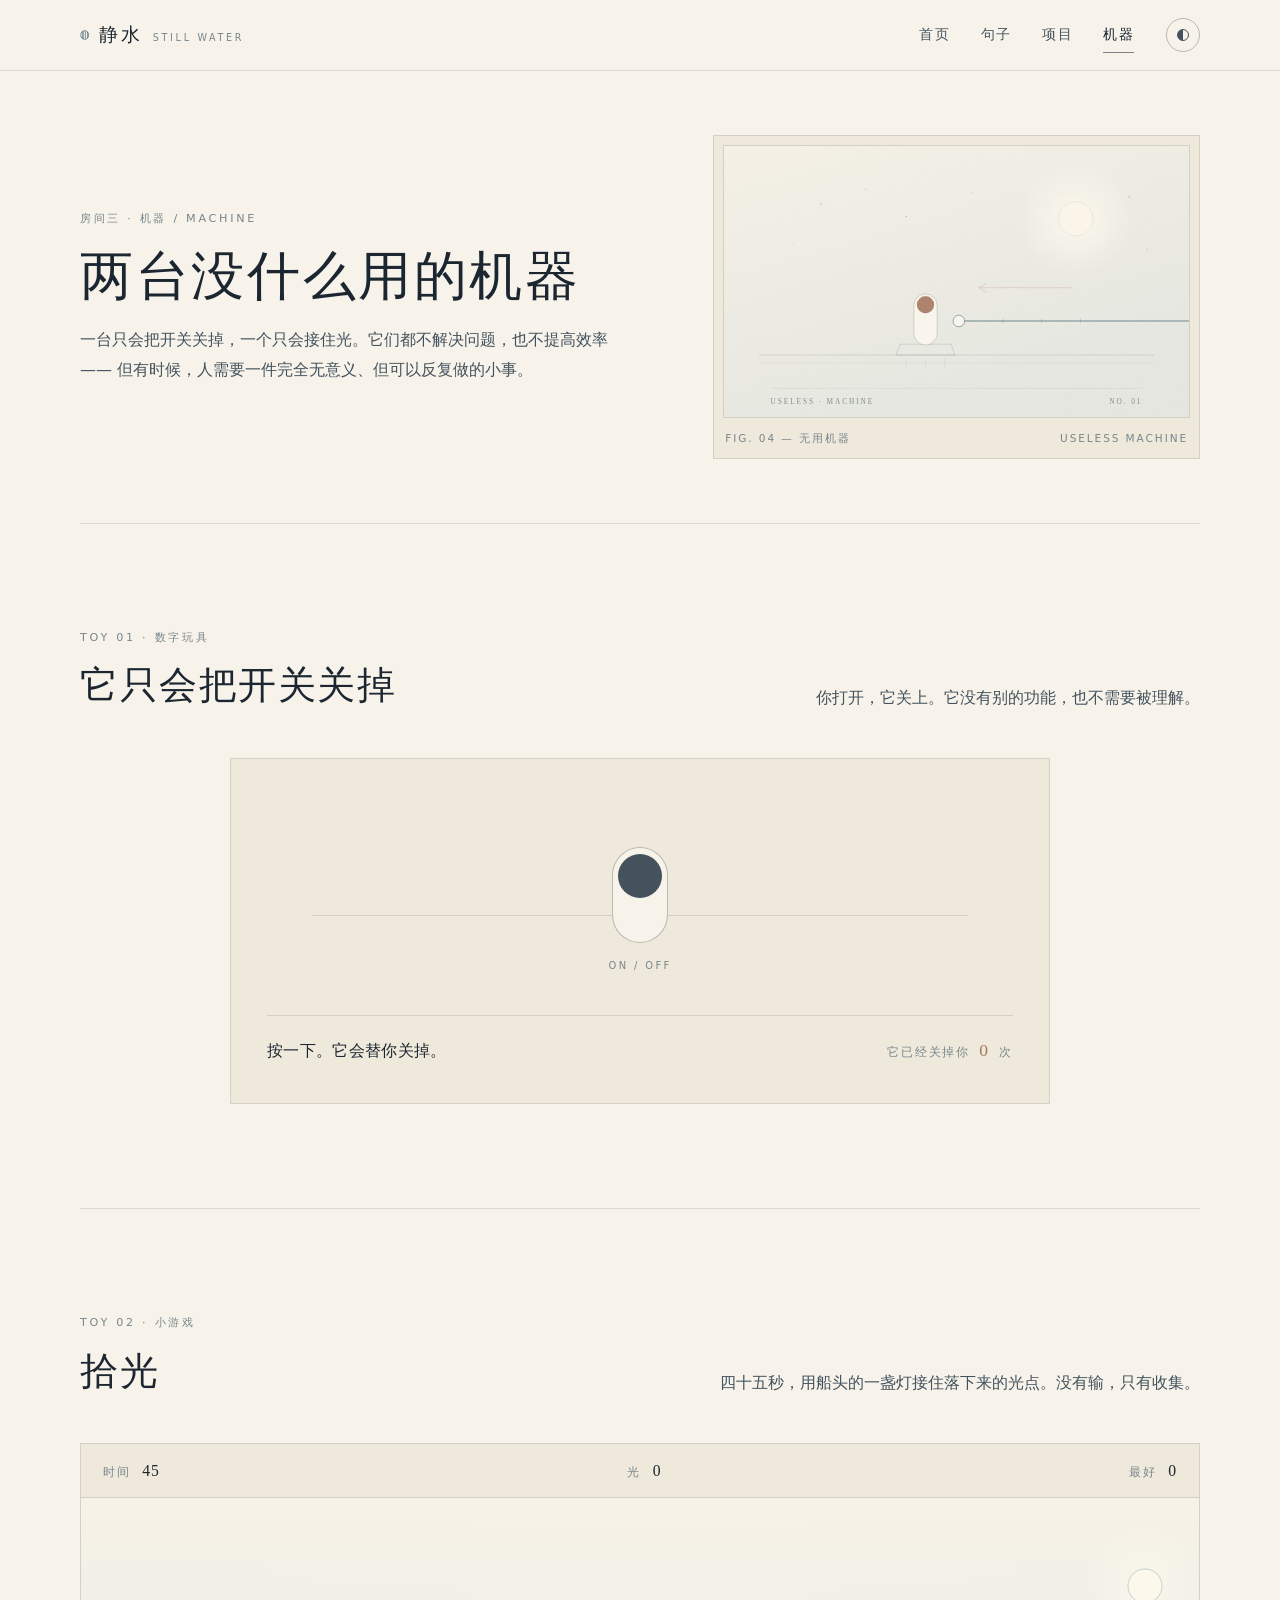
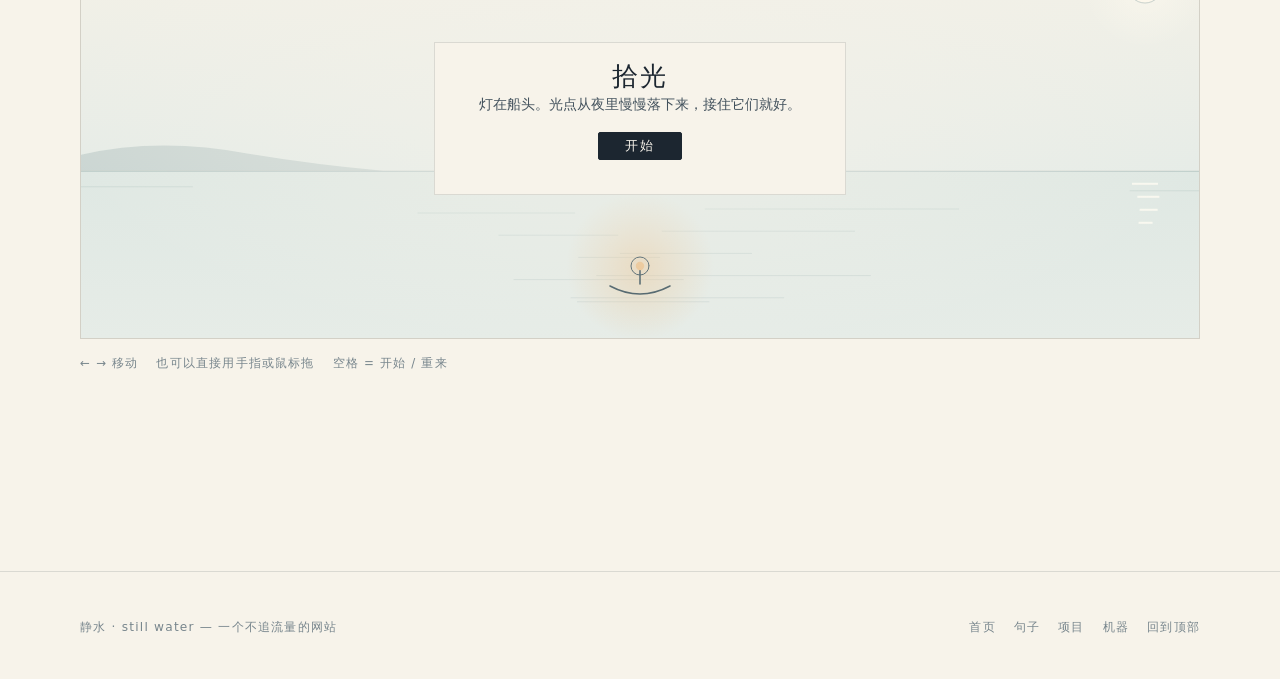
==== machine.html @ 9132bd4b "静水 still water：INFJ 向静态站点（句子 / 项目 / 无用机器 / 拾光小游戏）" ====
<!DOCTYPE html>
<html lang="zh-CN">
<head>
<meta charset="utf-8">
<meta name="viewport" content="width=device-width, initial-scale=1">
<title>机器 · 一台无用机器和一盏灯 | 静水</title>
<meta name="description" content="一台只会替你关掉开关的无用机器，和一个四十五秒的小游戏「拾光」：用一盏灯接住夜里落下的光点。">
<meta name="theme-color" content="#f7f3ea">
<link rel="icon" href="assets/favicon.svg" type="image/svg+xml">
<link rel="stylesheet" href="style.css">
<script>
  try {
    if (localStorage.getItem("sw-theme") === "dark") {
      document.documentElement.setAttribute("data-theme", "dark");
    }
  } catch (e) {}
</script>
</head>
<body data-page="machine">
<a class="skip" href="#main">跳到正文</a>

<header class="topbar" id="top">
  <div class="wrap topbar-inner" id="site-nav"></div>
</header>

<main id="main">

  <!-- ========== HERO ========== -->
  <section class="page-hero wrap">
    <div>
      <p class="eyebrow">房间三 · 机器 / Machine</p>
      <h1 class="page-title">两台没什么用的机器</h1>
      <p class="lede">
        一台只会把开关关掉，一个只会接住光。它们都不解决问题，也不提高效率——
        但有时候，人需要一件完全无意义、但可以反复做的小事。
      </p>
    </div>
    <figure class="art-frame">
      <img src="assets/hero-machine.svg" width="1200" height="700" alt="无用机器的线稿：开关、伸向它的手臂和一轮小月亮">
      <figcaption><span>Fig. 04 — 无用机器</span><span>Useless Machine</span></figcaption>
    </figure>
  </section>

  <!-- ========== 无用机器 ========== -->
  <section class="section wrap" id="toy-one">
    <div class="section-head">
      <div>
        <p class="eyebrow">Toy 01 · 数字玩具</p>
        <h2>它只会把开关关掉</h2>
      </div>
      <p class="lede">你打开，它关上。它没有别的功能，也不需要被理解。</p>
    </div>

    <div class="plate">
      <div class="machine-stage">
        <span class="switch-label" aria-hidden="true">on / off</span>
        <button class="switch" id="switchBtn" type="button" role="switch" aria-checked="false" aria-label="开关，按一下打开">
          <span class="switch-knob" aria-hidden="true"></span>
        </button>
        <span class="arm" id="arm" aria-hidden="true"><span class="arm-hand"></span></span>
      </div>

      <div class="machine-readout">
        <p class="machine-note" id="machineNote" aria-live="polite">按一下。它会替你关掉。</p>
        <p class="machine-count">它已经关掉你 <b id="machineCount">0</b> 次</p>
      </div>
    </div>
  </section>

  <!-- ========== 拾光 ========== -->
  <section class="section wrap" id="game">
    <div class="section-head">
      <div>
        <p class="eyebrow">Toy 02 · 小游戏</p>
        <h2>拾光</h2>
      </div>
      <p class="lede">四十五秒，用船头的一盏灯接住落下来的光点。没有输，只有收集。</p>
    </div>

    <div class="game-shell">
      <div class="game-hud">
        <span>时间 <b id="hudTime">45</b></span>
        <span>光 <b id="hudLights">0</b></span>
        <span>最好 <b id="hudBest">0</b></span>
      </div>

      <div class="game-canvas-wrap">
        <canvas id="gameCanvas" role="img" aria-label="拾光小游戏：左右移动小船，接住落下的光点"></canvas>

        <div class="game-overlay" id="gameOverlay">
          <div class="overlay-card">
            <h3 id="ovTitle">拾光</h3>
            <p id="ovText">灯在船头。光点从夜里慢慢落下来，接住它们就好。</p>
            <div class="score-line" id="ovScore" hidden></div>
            <button class="btn" type="button" id="startBtn">开始</button>
          </div>
        </div>
      </div>
    </div>

    <p class="hint">
      <span>← → 移动</span>
      <span>也可以直接用手指或鼠标拖</span>
      <span>空格 = 开始 / 重来</span>
    </p>
  </section>

</main>

<footer class="footer">
  <div class="wrap footer-inner">
    <span>静水 · still water — 一个不追流量的网站</span>
    <nav aria-label="页脚导航">
      <a href="index.html">首页</a>
      <a href="quotes.html">句子</a>
      <a href="project.html">项目</a>
      <a href="machine.html">机器</a>
      <a href="#top">回到顶部</a>
    </nav>
  </div>
</footer>

<script src="nav.js" defer></script>
<script src="machine.js" defer></script>
</body>
</html>
---- style.css ----
/* ==========================================================================
   静水 · still water
   一个给 INFJ 的安静角落 —— 全站唯一样式表
   配色：沙白纸 / 墨蓝 / 海青细线；标题衬线，UI 无衬线
   ========================================================================== */

/* ---------- 设计变量 ---------- */
:root {
  --paper: #f7f3ea;
  --paper-2: #efe9dc;
  --paper-3: #e7e1d3;
  --ink: #1c2630;
  --ink-2: #43525d;
  --ink-3: #78868d;
  --sea: #4f6b78;
  --sea-2: #8aa2a4;
  --clay: #a8775f;
  --line: rgba(28, 38, 48, 0.13);
  --line-2: rgba(28, 38, 48, 0.28);
  --max: 1120px;
  --serif: "Iowan Old Style", "Palatino Linotype", Palatino, "Songti SC",
    "STSong", "Source Han Serif SC", "Noto Serif SC", SimSun, Georgia, serif;
  --sans: ui-sans-serif, system-ui, -apple-system, "PingFang SC",
    "Hiragino Sans GB", "Microsoft YaHei", "Segoe UI", sans-serif;
}

html[data-theme="dark"] {
  --paper: #12171a;
  --paper-2: #191f22;
  --paper-3: #202729;
  --ink: #eae4d8;
  --ink-2: #c4cac8;
  --ink-3: #8b979a;
  --sea: #9db8c0;
  --sea-2: #6d858d;
  --clay: #c99a80;
  --line: rgba(234, 228, 216, 0.14);
  --line-2: rgba(234, 228, 216, 0.3);
}

/* ---------- 基础 ---------- */
*,
*::before,
*::after {
  box-sizing: border-box;
}

html {
  -webkit-text-size-adjust: 100%;
  scroll-behavior: smooth;
}

body {
  margin: 0;
  background: var(--paper);
  color: var(--ink);
  font-family: var(--sans);
  font-size: 16px;
  line-height: 1.85;
  -webkit-font-smoothing: antialiased;
  overflow-x: hidden;
  transition: background-color 0.4s ease, color 0.4s ease;
}

img,
svg,
canvas {
  display: block;
  max-width: 100%;
}

a {
  color: inherit;
  text-decoration: none;
}

button {
  font: inherit;
  color: inherit;
}

h1,
h2,
h3,
h4 {
  font-family: var(--serif);
  font-weight: 400;
}

::selection {
  background: rgba(79, 107, 120, 0.18);
}

:focus-visible {
  outline: 1px solid var(--sea);
  outline-offset: 3px;
}

/* 跳转链接（无障碍） */
.skip {
  position: absolute;
  left: -9999px;
  top: 0;
  z-index: 99;
  padding: 10px 18px;
  background: var(--ink);
  color: var(--paper);
  font-size: 0.8rem;
}

.skip:focus {
  left: 12px;
  top: 12px;
}

/* ---------- 布局工具 ---------- */
.wrap {
  width: min(100% - 2 * clamp(20px, 5vw, 44px), var(--max));
  margin-inline: auto;
}

.section {
  padding-block: clamp(52px, 8.5vw, 104px);
  border-top: 1px solid var(--line);
}

.section-head {
  display: flex;
  align-items: flex-end;
  justify-content: space-between;
  gap: 24px;
  flex-wrap: wrap;
  margin-bottom: clamp(26px, 4vw, 46px);
}

.eyebrow {
  margin: 0;
  font-size: 0.7rem;
  letter-spacing: 0.24em;
  text-transform: uppercase;
  color: var(--ink-3);
  font-weight: 500;
}

h2 {
  font-size: clamp(1.55rem, 3.3vw, 2.35rem);
  line-height: 1.35;
  letter-spacing: 0.04em;
  margin: 0.35em 0 0;
}

.lede {
  color: var(--ink-2);
  max-width: 34rem;
  margin: 0;
}

.small {
  font-size: 0.86rem;
  color: var(--ink-3);
}

/* ---------- 顶栏 + 导航（由 nav.js 注入 nav.html） ---------- */
.topbar {
  position: sticky;
  top: 0;
  z-index: 60;
  background: var(--paper);
  background: color-mix(in srgb, var(--paper) 86%, transparent);
  backdrop-filter: blur(14px) saturate(1.15);
  -webkit-backdrop-filter: blur(14px) saturate(1.15);
  border-bottom: 1px solid var(--line);
}

.topbar-inner {
  position: relative;
  display: flex;
  align-items: center;
  justify-content: space-between;
  gap: 20px;
  min-height: 70px;
}

.brand {
  display: flex;
  align-items: baseline;
  gap: 9px;
  flex-shrink: 0;
}

.brand-mark {
  font-size: 0.72rem;
  color: var(--sea);
  transform: translateY(-3px);
}

.brand-name {
  font-family: var(--serif);
  font-size: 1.16rem;
  letter-spacing: 0.18em;
}

.brand-sub {
  font-size: 0.6rem;
  letter-spacing: 0.28em;
  text-transform: uppercase;
  color: var(--ink-3);
}

.site-nav {
  display: flex;
  align-items: center;
  gap: clamp(8px, 2vw, 26px);
}

.site-nav ul {
  display: flex;
  align-items: center;
  gap: clamp(4px, 1.6vw, 18px);
  list-style: none;
  margin: 0;
  padding: 0;
}

.site-nav a {
  position: relative;
  display: inline-block;
  padding: 8px 6px;
  font-size: 0.85rem;
  letter-spacing: 0.12em;
  color: var(--ink-2);
  transition: color 0.3s ease;
}

.site-nav a::after {
  content: "";
  position: absolute;
  left: 6px;
  right: 6px;
  bottom: 3px;
  height: 1px;
  background: currentColor;
  opacity: 0.55;
  transform: scaleX(0);
  transform-origin: left center;
  transition: transform 0.4s cubic-bezier(0.3, 0.7, 0.3, 1);
}

.site-nav a:hover,
.site-nav a.is-active {
  color: var(--ink);
}

.site-nav a:hover::after,
.site-nav a.is-active::after {
  transform: scaleX(1);
}

.theme-toggle {
  display: grid;
  place-items: center;
  width: 34px;
  height: 34px;
  padding: 0;
  border: 1px solid var(--line-2);
  border-radius: 50%;
  background: transparent;
  cursor: pointer;
  transition: border-color 0.3s ease, transform 0.5s ease;
}

.theme-toggle:hover {
  border-color: var(--ink-3);
  transform: rotate(180deg);
}

.theme-toggle span {
  width: 12px;
  height: 12px;
  border-radius: 50%;
  border: 1px solid var(--ink-2);
  background: linear-gradient(90deg, var(--ink-2) 50%, transparent 50%);
}

.nav-toggle {
  display: none;
  position: relative;
  width: 40px;
  height: 40px;
  padding: 0;
  border: 1px solid var(--line-2);
  border-radius: 50%;
  background: transparent;
  cursor: pointer;
}

.nav-toggle span {
  position: absolute;
  left: 12px;
  right: 12px;
  height: 1px;
  background: var(--ink);
  transition: transform 0.35s ease, top 0.35s ease;
}

.nav-toggle span:first-child {
  top: 17px;
}

.nav-toggle span:last-child {
  top: 22px;
}

.topbar-inner.is-open .nav-toggle span:first-child {
  top: 19.5px;
  transform: rotate(45deg);
}

.topbar-inner.is-open .nav-toggle span:last-child {
  top: 19.5px;
  transform: rotate(-45deg);
}

/* ---------- 按钮 ---------- */
.btn {
  display: inline-flex;
  align-items: center;
  justify-content: center;
  gap: 10px;
  padding: 13px 26px;
  border: 1px solid var(--ink);
  border-radius: 2px;
  background: var(--ink);
  color: var(--paper);
  font-size: 0.84rem;
  letter-spacing: 0.16em;
  cursor: pointer;
  transition: background-color 0.35s ease, color 0.35s ease,
    border-color 0.35s ease;
}

.btn:hover {
  background: transparent;
  color: var(--ink);
}

.btn-ghost {
  background: transparent;
  color: var(--ink);
  border-color: var(--line-2);
}

.btn-ghost:hover {
  border-color: var(--ink);
  background: transparent;
}

.btn-row {
  display: flex;
  flex-wrap: wrap;
  gap: 12px;
}

/* ---------- 首页 hero ---------- */
.hero {
  display: grid;
  grid-template-columns: 1.02fr 0.98fr;
  align-items: center;
  gap: clamp(30px, 5vw, 70px);
  padding-block: clamp(40px, 6vw, 78px);
}

.hero-text {
  max-width: 34rem;
}

h1 {
  font-size: clamp(2.8rem, 7.5vw, 4.7rem);
  line-height: 1.02;
  letter-spacing: 0.06em;
  margin: 0.3em 0 0.24em;
}

.h1-dot {
  color: var(--clay);
  letter-spacing: 0;
}

.hero-sub {
  font-family: var(--serif);
  font-size: clamp(1.02rem, 1.9vw, 1.28rem);
  line-height: 1.75;
  letter-spacing: 0.02em;
  margin: 0 0 20px;
  color: var(--ink);
}

.hero-text .lede {
  margin-bottom: 30px;
}

.hero-facts {
  display: flex;
  flex-wrap: wrap;
  gap: 12px clamp(20px, 4vw, 40px);
  margin: 40px 0 0;
  padding-top: 20px;
  border-top: 1px solid var(--line);
}

.hero-facts dt {
  font-size: 0.64rem;
  letter-spacing: 0.2em;
  text-transform: uppercase;
  color: var(--ink-3);
}

.hero-facts dd {
  margin: 2px 0 0;
  font-family: var(--serif);
  font-size: 1.12rem;
  letter-spacing: 0.04em;
}

/* 带细边框的画框：无论明暗模式都像一张印刷品 */
.art-frame {
  margin: 0;
  padding: 9px;
  border: 1px solid var(--line);
  background: var(--paper-2);
}

.art-frame img {
  width: 100%;
  height: auto;
  border: 1px solid var(--line);
  transition: filter 0.4s ease;
}

html[data-theme="dark"] .art-frame img {
  filter: brightness(0.9) saturate(0.95);
}

.art-frame figcaption {
  display: flex;
  justify-content: space-between;
  gap: 12px;
  margin-top: 11px;
  padding-inline: 2px;
  font-size: 0.66rem;
  letter-spacing: 0.18em;
  text-transform: uppercase;
  color: var(--ink-3);
}

/* ---------- 内页 hero ---------- */
.page-hero {
  display: grid;
  grid-template-columns: 1.08fr 0.92fr;
  align-items: center;
  gap: clamp(28px, 5vw, 62px);
  padding-block: clamp(34px, 5vw, 66px);
}

.page-title {
  font-size: clamp(2.05rem, 5vw, 3.3rem);
  line-height: 1.18;
  letter-spacing: 0.05em;
  margin: 0.28em 0 0.34em;
}

.page-hero .lede {
  margin-bottom: 0;
}

/* ---------- 房间列表（站点总览） ---------- */
.rooms {
  border-top: 1px solid var(--line);
}

.room {
  display: grid;
  grid-template-columns: 54px 1fr auto;
  align-items: baseline;
  gap: clamp(14px, 3vw, 40px);
  padding: 26px 0;
  border-bottom: 1px solid var(--line);
  transition: padding-left 0.45s ease, background-color 0.45s ease;
}

.room:hover {
  padding-left: 10px;
}

.room-no {
  font-family: var(--serif);
  font-style: italic;
  font-size: 0.95rem;
  color: var(--ink-3);
  letter-spacing: 0.1em;
}

.room h3 {
  margin: 0 0 3px;
  font-size: clamp(1.16rem, 2.3vw, 1.45rem);
  letter-spacing: 0.04em;
}

.room p {
  margin: 0;
  font-size: 0.94rem;
  color: var(--ink-2);
  max-width: 46ch;
}

.room .go {
  font-size: 0.7rem;
  letter-spacing: 0.2em;
  text-transform: uppercase;
  color: var(--sea);
  white-space: nowrap;
}

.room .go::after {
  content: " →";
}

/* ---------- 三格卡片 ---------- */
.traits {
  display: grid;
  grid-template-columns: repeat(3, minmax(0, 1fr));
  gap: 1px;
  background: var(--line);
  border: 1px solid var(--line);
}

.trait {
  background: var(--paper);
  padding: clamp(22px, 3vw, 32px);
}

.trait h4 {
  margin: 0 0 10px;
  font-size: 1.06rem;
  letter-spacing: 0.05em;
}

.trait p {
  margin: 0;
  font-size: 0.9rem;
  color: var(--ink-2);
  line-height: 1.95;
}

.trait .idx {
  display: block;
  margin-bottom: 14px;
  font-size: 0.66rem;
  letter-spacing: 0.22em;
  color: var(--sea);
}

/* ---------- 引语 ---------- */
.note {
  margin: 0;
  padding: 4px 0 4px 22px;
  border-left: 1px solid var(--line-2);
  font-family: var(--serif);
  font-size: clamp(1rem, 1.8vw, 1.14rem);
  line-height: 2;
  color: var(--ink-2);
  max-width: 46rem;
}

/* 随机引语 hero */
.quote-hero {
  padding-block: clamp(36px, 6vw, 72px);
  border-bottom: 1px solid var(--line);
}

.quote-hero-inner {
  display: grid;
  grid-template-columns: 1.14fr 0.86fr;
  align-items: center;
  gap: clamp(28px, 5vw, 64px);
}

.quote-hero blockquote {
  margin: 0;
  max-width: 58rem;
  transition: opacity 0.4s ease, transform 0.4s ease;
}

.quote-hero blockquote.is-swapping {
  opacity: 0;
  transform: translateY(8px);
}

.quote-mark {
  display: block;
  font-family: var(--serif);
  font-size: clamp(2.6rem, 7vw, 4.6rem);
  line-height: 0.55;
  color: var(--sea);
  opacity: 0.3;
  margin-bottom: 0.42em;
}

.quote-hero .big {
  margin: 0;
  font-family: var(--serif);
  font-size: clamp(1.45rem, 3.9vw, 2.7rem);
  line-height: 1.65;
  letter-spacing: 0.02em;
}

.quote-hero .by {
  display: flex;
  flex-wrap: wrap;
  align-items: center;
  gap: 8px 16px;
  margin-top: 26px;
  font-size: 0.74rem;
  letter-spacing: 0.18em;
  text-transform: uppercase;
  color: var(--ink-3);
}

.quote-hero .by .tag {
  text-transform: none;
  letter-spacing: 0.12em;
}

.quote-hero-foot {
  display: flex;
  flex-wrap: wrap;
  align-items: center;
  gap: 16px;
  margin-top: 34px;
}

/* 引语列表 */
.quote-list {
  list-style: none;
  margin: 0;
  padding: 0;
  border-top: 1px solid var(--line);
}

.quote {
  display: grid;
  grid-template-columns: 56px 1fr;
  gap: clamp(12px, 3vw, 32px);
  padding: clamp(22px, 3.6vw, 34px) 0;
  border-bottom: 1px solid var(--line);
}

.quote-no {
  font-family: var(--serif);
  font-style: italic;
  font-size: 0.9rem;
  letter-spacing: 0.1em;
  color: var(--ink-3);
  padding-top: 4px;
}

.quote-text {
  margin: 0;
  font-family: var(--serif);
  font-size: clamp(1.04rem, 1.9vw, 1.3rem);
  line-height: 1.95;
  color: var(--ink);
}

.quote-meta {
  display: flex;
  flex-wrap: wrap;
  align-items: center;
  gap: 8px 14px;
  margin-top: 12px;
  font-size: 0.74rem;
  letter-spacing: 0.12em;
  color: var(--ink-3);
}

.tag {
  display: inline-block;
  padding: 1px 9px;
  border: 1px solid var(--line);
  border-radius: 999px;
  font-size: 0.66rem;
  letter-spacing: 0.14em;
  color: var(--ink-3);
}

/* ---------- 项目卡片 ---------- */
.projects {
  display: grid;
  grid-template-columns: repeat(2, minmax(0, 1fr));
  border-top: 1px solid var(--line);
  border-left: 1px solid var(--line);
}

.project {
  padding: clamp(22px, 3.4vw, 36px);
  border-right: 1px solid var(--line);
  border-bottom: 1px solid var(--line);
  transition: background-color 0.45s ease;
}

.project:hover {
  background: var(--paper-2);
}

/* 奇数个卡片时，最后一张铺满整行 */
.projects > .project:last-child:nth-child(odd) {
  grid-column: 1 / -1;
}

.project .no {
  font-family: var(--serif);
  font-style: italic;
  font-size: 0.88rem;
  letter-spacing: 0.12em;
  color: var(--sea);
}

.project h3 {
  margin: 10px 0 10px;
  font-size: clamp(1.14rem, 2.1vw, 1.4rem);
  letter-spacing: 0.05em;
}

.project p {
  margin: 0 0 18px;
  font-size: 0.93rem;
  color: var(--ink-2);
}

.project-meta {
  display: flex;
  flex-wrap: wrap;
  gap: 6px 20px;
  font-size: 0.72rem;
  letter-spacing: 0.1em;
  color: var(--ink-3);
}

.project-meta b {
  font-weight: 500;
  color: var(--ink-2);
}

/* ---------- 无用机器 ---------- */
.plate {
  max-width: 820px;
  margin-inline: auto;
  border: 1px solid var(--line);
  background: var(--paper-2);
  padding: clamp(18px, 3.6vw, 36px);
}

.machine-stage {
  position: relative;
  height: clamp(170px, 34vw, 200px);
  overflow: hidden;
}

.machine-stage::after {
  content: "";
  position: absolute;
  left: 6%;
  right: 6%;
  top: calc(50% + 20px);
  height: 1px;
  background: var(--line);
  z-index: 0;
}

.switch {
  position: absolute;
  left: 50%;
  top: 50%;
  transform: translate(-50%, -50%);
  z-index: 2;
  width: 56px;
  height: 96px;
  padding: 0;
  border: 1px solid var(--line-2);
  border-radius: 28px;
  background: var(--paper);
  cursor: pointer;
  transition: border-color 0.3s ease;
}

.switch:hover {
  border-color: var(--ink-3);
}

.switch-knob {
  position: absolute;
  left: 50%;
  top: 6px;
  width: 44px;
  height: 44px;
  margin-left: -22px;
  border-radius: 50%;
  background: var(--ink-2);
  transition: top 0.38s cubic-bezier(0.4, 0.9, 0.3, 1),
    background-color 0.38s ease;
}

.switch[aria-checked="true"] .switch-knob {
  top: 46px;
  background: var(--clay);
}
.switch-label {
  position: absolute;
  left: 50%;
  top: calc(50% + 62px);
  transform: translateX(-50%);
  font-size: 0.62rem;
  letter-spacing: 0.24em;
  text-transform: uppercase;
  color: var(--ink-3);
  white-space: nowrap;
}

.arm {
  position: absolute;
  left: 100%;
  top: calc(50% + 20px);
  z-index: 3;
  width: 100%;
  height: 2px;
  background: var(--sea);
  opacity: 0;
  transform: translateY(-50%);
  transition: transform 0.72s cubic-bezier(0.55, 0.06, 0.2, 1),
    opacity 0.3s ease;
}

.arm.is-out {
  opacity: 1;
  transform: translate(-47.6%, -50%);
}

.arm.is-tap {
  transform: translate(-49%, -50%);
}

.arm::after {
  content: "";
  position: absolute;
  right: -1px;
  top: -3px;
  bottom: -3px;
  width: 1px;
  background: var(--sea);
}

.arm-hand {
  position: absolute;
  left: -13px;
  top: 50%;
  width: 26px;
  height: 26px;
  margin-top: -13px;
  border: 1px solid var(--sea);
  border-radius: 50%;
  background: var(--paper);
  transition: transform 0.16s ease;
}

.arm.is-tap .arm-hand {
  transform: scale(0.82);
}

.machine-readout {
  display: flex;
  flex-wrap: wrap;
  align-items: baseline;
  justify-content: space-between;
  gap: 10px 20px;
  margin-top: 20px;
  padding-top: 18px;
  border-top: 1px solid var(--line);
}

.machine-readout p {
  margin: 0;
}

.machine-note {
  font-family: var(--serif);
  font-size: 1rem;
  color: var(--ink);
  letter-spacing: 0.02em;
  min-height: 1.85em;
}

.machine-count {
  font-size: 0.76rem;
  letter-spacing: 0.14em;
  color: var(--ink-3);
}

.machine-count b {
  font-family: var(--serif);
  font-size: 1.1rem;
  color: var(--clay);
  font-weight: 400;
  padding-inline: 4px;
}

/* ---------- 游戏 ---------- */
.game-shell {
  position: relative;
  border: 1px solid var(--line);
  background: var(--paper-2);
  overflow: hidden;
}

.game-hud {
  display: flex;
  align-items: center;
  justify-content: space-between;
  gap: 14px;
  padding: 12px clamp(14px, 2.4vw, 22px);
  border-bottom: 1px solid var(--line);
  font-size: 0.72rem;
  letter-spacing: 0.16em;
  text-transform: uppercase;
  color: var(--ink-3);
}

.game-hud b {
  font-family: var(--serif);
  font-size: 0.98rem;
  letter-spacing: 0.06em;
  color: var(--ink);
  font-weight: 400;
  padding-left: 6px;
}

.game-canvas-wrap {
  position: relative;
  line-height: 0;
}

#gameCanvas {
  width: 100%;
  height: clamp(320px, 46vw, 440px);
  touch-action: none;
  cursor: crosshair;
}

.game-overlay {
  position: absolute;
  inset: 0;
  display: grid;
  place-content: center;
  justify-items: center;
  padding: 20px;
  text-align: center;
  background: radial-gradient(
    ellipse at 50% 50%,
    color-mix(in srgb, var(--paper) 55%, transparent) 0%,
    transparent 74%
  );
  transition: opacity 0.45s ease, visibility 0.45s;
}

.overlay-card {
  display: grid;
  justify-items: center;
  gap: 14px;
  max-width: 27rem;
  padding: clamp(22px, 4vw, 34px) clamp(24px, 5vw, 44px);
  background: var(--paper);
  border: 1px solid var(--line);
}

.game-overlay[hidden] {
  display: none;
}

.game-overlay h3 {
  margin: 0;
  font-size: clamp(1.2rem, 2.6vw, 1.6rem);
  letter-spacing: 0.06em;
}

.game-overlay p {
  margin: 0;
  max-width: 26rem;
  font-size: 0.9rem;
  color: var(--ink-2);
  line-height: 1.9;
  text-wrap: pretty;
}

.game-overlay .score-line {
  font-family: var(--serif);
  font-size: clamp(2rem, 5vw, 2.8rem);
  letter-spacing: 0.04em;
  color: var(--clay);
  line-height: 1.2;
}

.game-overlay .score-line small {
  display: block;
  font-family: var(--sans);
  font-size: 0.66rem;
  letter-spacing: 0.24em;
  text-transform: uppercase;
  color: var(--ink-3);
  margin-top: 4px;
}

.hint {
  display: flex;
  flex-wrap: wrap;
  gap: 6px 18px;
  margin-top: 14px;
  font-size: 0.74rem;
  letter-spacing: 0.1em;
  color: var(--ink-3);
}

/* ---------- 页脚 ---------- */
.footer {
  border-top: 1px solid var(--line);
  padding-block: clamp(30px, 4vw, 44px) 40px;
  margin-top: clamp(40px, 7vw, 80px);
}

.footer-inner {
  display: flex;
  flex-wrap: wrap;
  align-items: baseline;
  justify-content: space-between;
  gap: 14px 26px;
  font-size: 0.76rem;
  letter-spacing: 0.1em;
  color: var(--ink-3);
}

.footer-inner nav {
  display: flex;
  flex-wrap: wrap;
  gap: 18px;
}

.footer-inner a:hover {
  color: var(--ink);
}

/* ---------- 响应式 ---------- */
@media (max-width: 900px) {
  .hero,
  .page-hero,
  .quote-hero-inner {
    grid-template-columns: 1fr;
    gap: 34px;
  }

  .hero-art,
  .quote-hero-inner .art-frame {
    order: -1;
  }

  .traits {
    grid-template-columns: 1fr;
  }

  .projects {
    grid-template-columns: 1fr;
  }
}

@media (max-width: 820px) {
  .nav-toggle {
    display: block;
  }

  .site-nav {
    position: absolute;
    left: 0;
    right: 0;
    top: 100%;
    display: none;
    flex-direction: column;
    align-items: stretch;
    gap: 0;
    padding: 6px clamp(20px, 5vw, 44px) 26px;
    background: var(--paper);
    border-bottom: 1px solid var(--line);
    box-shadow: 0 1px 0 rgba(0, 0, 0, 0.02);
  }

  .topbar-inner.is-open .site-nav {
    display: flex;
  }

  .site-nav ul {
    flex-direction: column;
    align-items: stretch;
    gap: 0;
  }

  .site-nav a {
    padding: 15px 2px;
    font-size: 0.98rem;
    border-bottom: 1px solid var(--line);
  }

  .site-nav a::after {
    display: none;
  }

  .theme-toggle {
    width: 100%;
    height: 46px;
    margin-top: 18px;
    border-radius: 2px;
    display: flex;
    gap: 10px;
  }

  .theme-toggle::after {
    content: "切换明暗";
    font-size: 0.74rem;
    letter-spacing: 0.18em;
    color: var(--ink-2);
  }
}

@media (max-width: 620px) {
  body {
    font-size: 15.5px;
  }

  .brand-sub {
    display: none;
  }

  .room {
    grid-template-columns: 34px 1fr;
    gap: 8px 14px;
  }

  .room .go {
    grid-column: 2;
  }

  .quote {
    grid-template-columns: 30px 1fr;
    gap: 12px;
  }

  .quote-no {
    font-size: 0.78rem;
  }

  .quote-hero-foot .btn {
    width: 100%;
  }

    .machine-stage::after {
    display: none;
  }
}

@media (prefers-reduced-motion: reduce) {
  *,
  *::before,
  *::after {
    animation-duration: 0.01ms !important;
    transition-duration: 0.01ms !important;
    scroll-behavior: auto !important;
  }
}
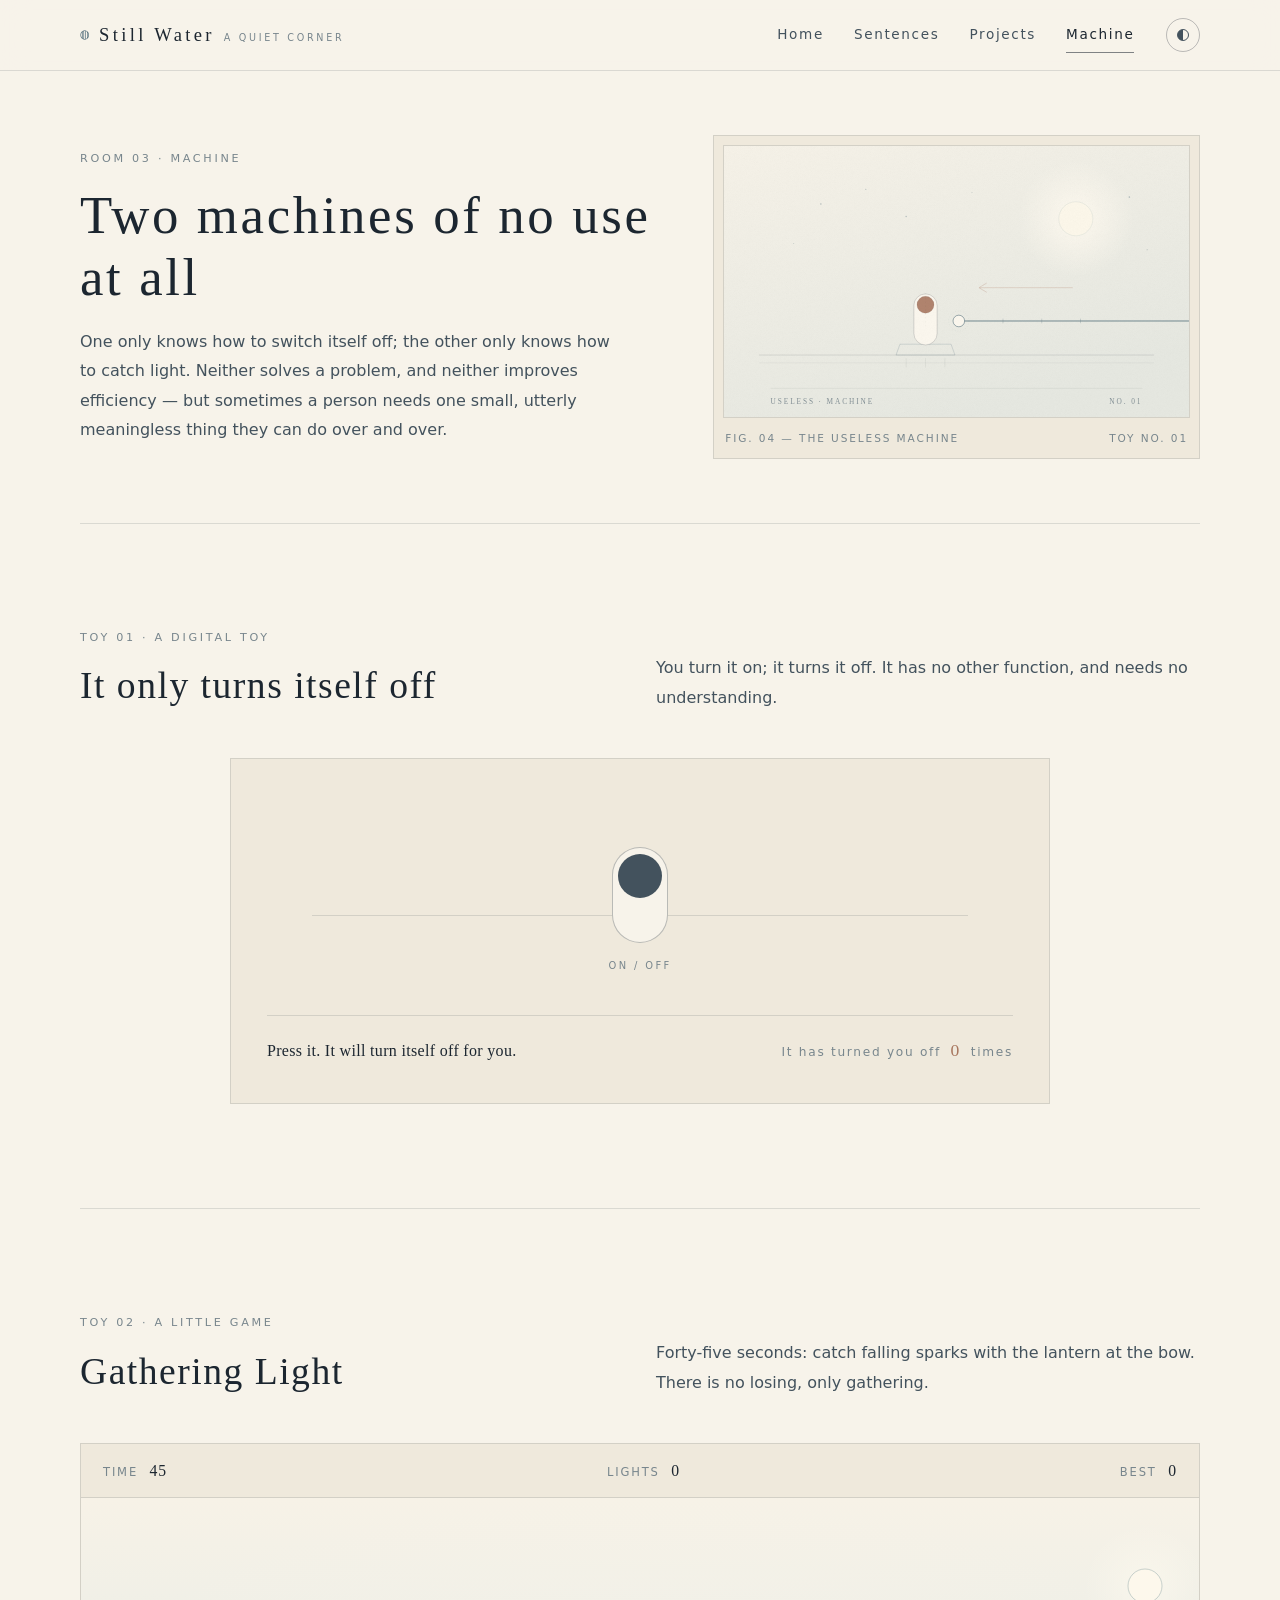
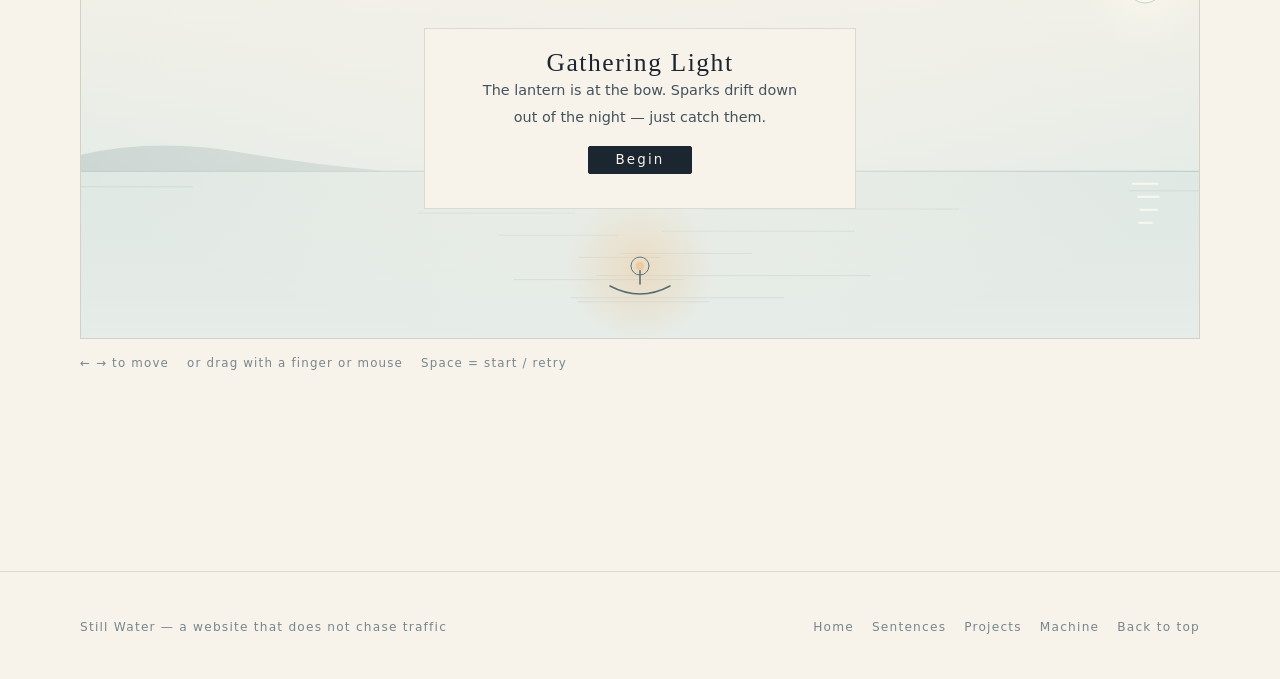
==== commit 17f7ff48: "Translate the whole site to English: copy, quotes, and runtime strings" ====
--- a/machine.html
+++ b/machine.html
@@ -1,10 +1,10 @@
 <!DOCTYPE html>
-<html lang="zh-CN">
+<html lang="en">
 <head>
 <meta charset="utf-8">
 <meta name="viewport" content="width=device-width, initial-scale=1">
-<title>机器 · 一台无用机器和一盏灯 | 静水</title>
-<meta name="description" content="一台只会替你关掉开关的无用机器，和一个四十五秒的小游戏「拾光」：用一盏灯接住夜里落下的光点。">
+<title>Machine · One Useless Machine and a Lantern | Still Water</title>
+<meta name="description" content="A useless machine that only switches itself off, and a forty-five-second little game called Gathering Light: catch the sparks falling out of the night with a lantern.">
 <meta name="theme-color" content="#f7f3ea">
 <link rel="icon" href="assets/favicon.svg" type="image/svg+xml">
 <link rel="stylesheet" href="style.css">
@@ -17,7 +17,7 @@
 </script>
 </head>
 <body data-page="machine">
-<a class="skip" href="#main">跳到正文</a>
+<a class="skip" href="#main">Skip to content</a>
 
 <header class="topbar" id="top">
   <div class="wrap topbar-inner" id="site-nav"></div>
@@ -28,80 +28,80 @@
   <!-- ========== HERO ========== -->
   <section class="page-hero wrap">
     <div>
-      <p class="eyebrow">房间三 · 机器 / Machine</p>
-      <h1 class="page-title">两台没什么用的机器</h1>
+      <p class="eyebrow">Room 03 · Machine</p>
+      <h1 class="page-title">Two machines of no use at all</h1>
       <p class="lede">
-        一台只会把开关关掉，一个只会接住光。它们都不解决问题，也不提高效率——
-        但有时候，人需要一件完全无意义、但可以反复做的小事。
+        One only knows how to switch itself off; the other only knows how to catch light. Neither solves a problem, and neither improves efficiency —
+        but sometimes a person needs one small, utterly meaningless thing they can do over and over.
       </p>
     </div>
     <figure class="art-frame">
-      <img src="assets/hero-machine.svg" width="1200" height="700" alt="无用机器的线稿：开关、伸向它的手臂和一轮小月亮">
-      <figcaption><span>Fig. 04 — 无用机器</span><span>Useless Machine</span></figcaption>
+      <img src="assets/hero-machine.svg" width="1200" height="700" alt="Line drawing of the useless machine: a switch, an arm reaching for it, and a small moon">
+      <figcaption><span>Fig. 04 — The Useless Machine</span><span>Toy No. 01</span></figcaption>
     </figure>
   </section>
 
-  <!-- ========== 无用机器 ========== -->
+  <!-- ========== THE USELESS MACHINE ========== -->
   <section class="section wrap" id="toy-one">
     <div class="section-head">
       <div>
-        <p class="eyebrow">Toy 01 · 数字玩具</p>
-        <h2>它只会把开关关掉</h2>
+        <p class="eyebrow">Toy 01 · A Digital Toy</p>
+        <h2>It only turns itself off</h2>
       </div>
-      <p class="lede">你打开，它关上。它没有别的功能，也不需要被理解。</p>
+      <p class="lede">You turn it on; it turns it off. It has no other function, and needs no understanding.</p>
     </div>
 
     <div class="plate">
       <div class="machine-stage">
         <span class="switch-label" aria-hidden="true">on / off</span>
-        <button class="switch" id="switchBtn" type="button" role="switch" aria-checked="false" aria-label="开关，按一下打开">
+        <button class="switch" id="switchBtn" type="button" role="switch" aria-checked="false" aria-label="Switch, press to turn on">
           <span class="switch-knob" aria-hidden="true"></span>
         </button>
         <span class="arm" id="arm" aria-hidden="true"><span class="arm-hand"></span></span>
       </div>
 
       <div class="machine-readout">
-        <p class="machine-note" id="machineNote" aria-live="polite">按一下。它会替你关掉。</p>
-        <p class="machine-count">它已经关掉你 <b id="machineCount">0</b> 次</p>
+        <p class="machine-note" id="machineNote" aria-live="polite">Press it. It will turn itself off for you.</p>
+        <p class="machine-count">It has turned you off <b id="machineCount">0</b> times</p>
       </div>
     </div>
   </section>
 
-  <!-- ========== 拾光 ========== -->
+  <!-- ========== GATHERING LIGHT ========== -->
   <section class="section wrap" id="game">
     <div class="section-head">
       <div>
-        <p class="eyebrow">Toy 02 · 小游戏</p>
-        <h2>拾光</h2>
+        <p class="eyebrow">Toy 02 · A Little Game</p>
+        <h2>Gathering Light</h2>
       </div>
-      <p class="lede">四十五秒，用船头的一盏灯接住落下来的光点。没有输，只有收集。</p>
+      <p class="lede">Forty-five seconds: catch falling sparks with the lantern at the bow. There is no losing, only gathering.</p>
     </div>
 
     <div class="game-shell">
       <div class="game-hud">
-        <span>时间 <b id="hudTime">45</b></span>
-        <span>光 <b id="hudLights">0</b></span>
-        <span>最好 <b id="hudBest">0</b></span>
+        <span>Time <b id="hudTime">45</b></span>
+        <span>Lights <b id="hudLights">0</b></span>
+        <span>Best <b id="hudBest">0</b></span>
       </div>
 
       <div class="game-canvas-wrap">
-        <canvas id="gameCanvas" role="img" aria-label="拾光小游戏：左右移动小船，接住落下的光点"></canvas>
+        <canvas id="gameCanvas" role="img" aria-label="Gathering Light: move the boat left and right to catch the falling sparks"></canvas>
 
         <div class="game-overlay" id="gameOverlay">
           <div class="overlay-card">
-            <h3 id="ovTitle">拾光</h3>
-            <p id="ovText">灯在船头。光点从夜里慢慢落下来，接住它们就好。</p>
+            <h3 id="ovTitle">Gathering Light</h3>
+            <p id="ovText">The lantern is at the bow. Sparks drift down out of the night — just catch them.</p>
             <div class="score-line" id="ovScore" hidden></div>
-            <button class="btn" type="button" id="startBtn">开始</button>
+            <button class="btn" type="button" id="startBtn">Begin</button>
           </div>
         </div>
       </div>
     </div>
 
     <p class="hint">
-      <span>← → 移动</span>
-      <span>也可以直接用手指或鼠标拖</span>
-      <span>空格 = 开始 / 重来</span>
+      <span>← → to move</span>
+      <span>or drag with a finger or mouse</span>
+      <span>Space = start / retry</span>
     </p>
   </section>
 
@@ -109,13 +109,13 @@
 
 <footer class="footer">
   <div class="wrap footer-inner">
-    <span>静水 · still water — 一个不追流量的网站</span>
-    <nav aria-label="页脚导航">
-      <a href="index.html">首页</a>
-      <a href="quotes.html">句子</a>
-      <a href="project.html">项目</a>
-      <a href="machine.html">机器</a>
-      <a href="#top">回到顶部</a>
+    <span>Still Water — a website that does not chase traffic</span>
+    <nav aria-label="Footer">
+      <a href="index.html">Home</a>
+      <a href="quotes.html">Sentences</a>
+      <a href="project.html">Projects</a>
+      <a href="machine.html">Machine</a>
+      <a href="#top">Back to top</a>
     </nav>
   </div>
 </footer>
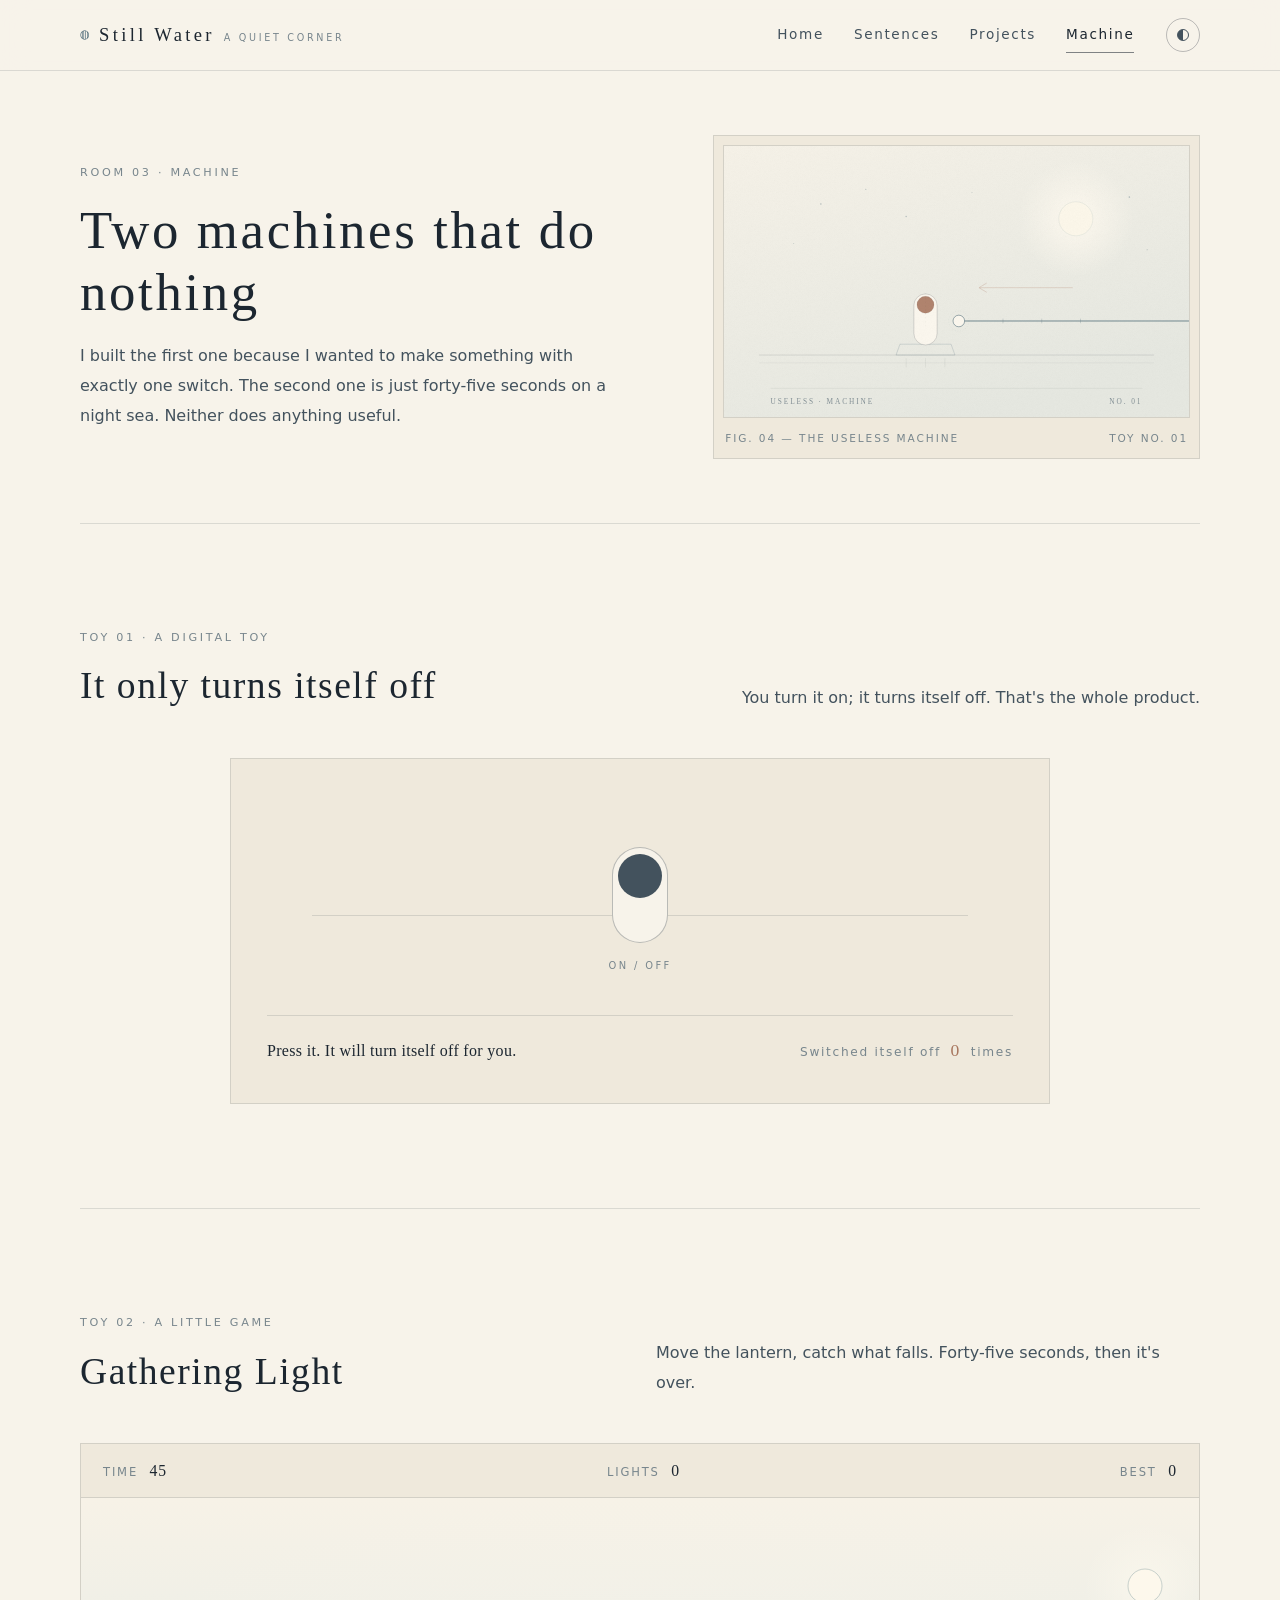
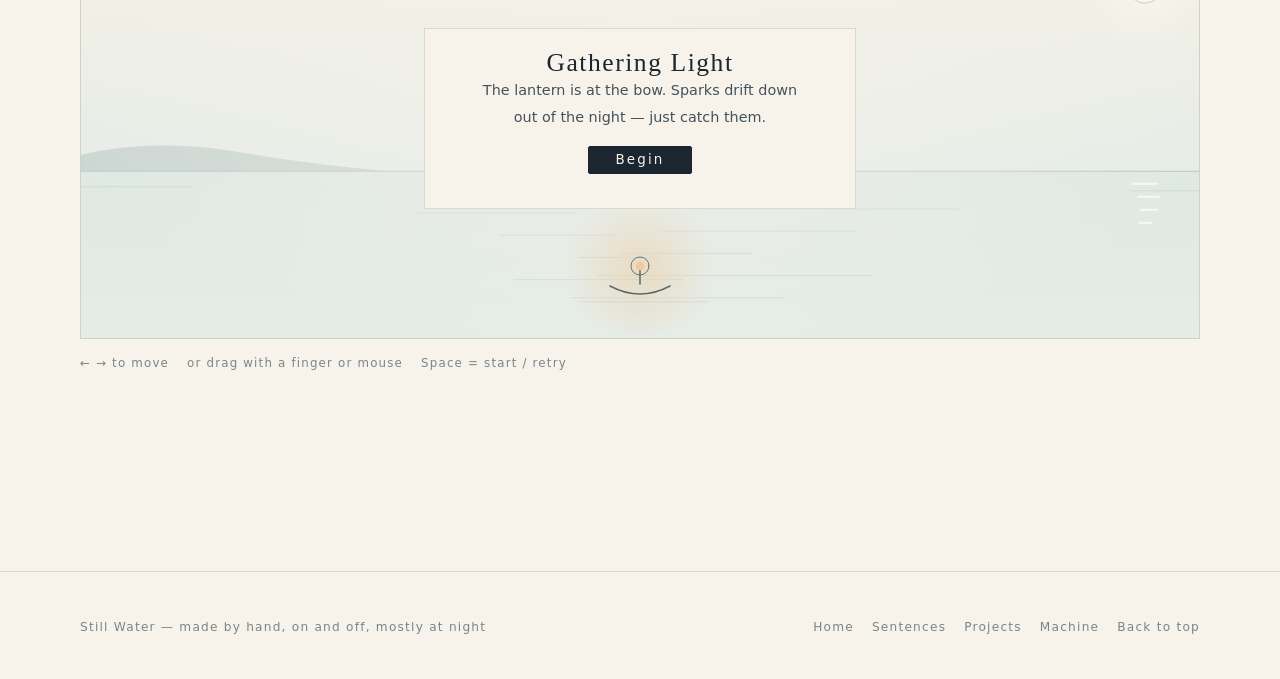
==== commit 79e7cd3c: "Rewrite the copy in first person: less explaining, more of an actual person" ====
--- a/machine.html
+++ b/machine.html
@@ -3,8 +3,8 @@
 <head>
 <meta charset="utf-8">
 <meta name="viewport" content="width=device-width, initial-scale=1">
-<title>Machine · One Useless Machine and a Lantern | Still Water</title>
-<meta name="description" content="A useless machine that only switches itself off, and a forty-five-second little game called Gathering Light: catch the sparks falling out of the night with a lantern.">
+<title>Machine · one useless machine and a lantern | Still Water</title>
+<meta name="description" content="A machine I built that only switches itself off, and forty-five seconds on a night sea: catch the sparks falling out of the dark with a lantern.">
 <meta name="theme-color" content="#f7f3ea">
 <link rel="icon" href="assets/favicon.svg" type="image/svg+xml">
 <link rel="stylesheet" href="style.css">
@@ -29,10 +29,9 @@
   <section class="page-hero wrap">
     <div>
       <p class="eyebrow">Room 03 · Machine</p>
-      <h1 class="page-title">Two machines of no use at all</h1>
+      <h1 class="page-title">Two machines that do nothing</h1>
       <p class="lede">
-        One only knows how to switch itself off; the other only knows how to catch light. Neither solves a problem, and neither improves efficiency —
-        but sometimes a person needs one small, utterly meaningless thing they can do over and over.
+        I built the first one because I wanted to make something with exactly one switch. The second one is just forty-five seconds on a night sea. Neither does anything useful.
       </p>
     </div>
     <figure class="art-frame">
@@ -48,7 +47,7 @@
         <p class="eyebrow">Toy 01 · A Digital Toy</p>
         <h2>It only turns itself off</h2>
       </div>
-      <p class="lede">You turn it on; it turns it off. It has no other function, and needs no understanding.</p>
+      <p class="lede">You turn it on; it turns itself off. That's the whole product.</p>
     </div>
 
     <div class="plate">
@@ -62,7 +61,7 @@
 
       <div class="machine-readout">
         <p class="machine-note" id="machineNote" aria-live="polite">Press it. It will turn itself off for you.</p>
-        <p class="machine-count">It has turned you off <b id="machineCount">0</b> times</p>
+        <p class="machine-count">Switched itself off <b id="machineCount">0</b> times</p>
       </div>
     </div>
   </section>
@@ -74,7 +73,7 @@
         <p class="eyebrow">Toy 02 · A Little Game</p>
         <h2>Gathering Light</h2>
       </div>
-      <p class="lede">Forty-five seconds: catch falling sparks with the lantern at the bow. There is no losing, only gathering.</p>
+      <p class="lede">Move the lantern, catch what falls. Forty-five seconds, then it's over.</p>
     </div>
 
     <div class="game-shell">
@@ -109,7 +108,7 @@
 
 <footer class="footer">
   <div class="wrap footer-inner">
-    <span>Still Water — a website that does not chase traffic</span>
+    <span>Still Water — made by hand, on and off, mostly at night</span>
     <nav aria-label="Footer">
       <a href="index.html">Home</a>
       <a href="quotes.html">Sentences</a>
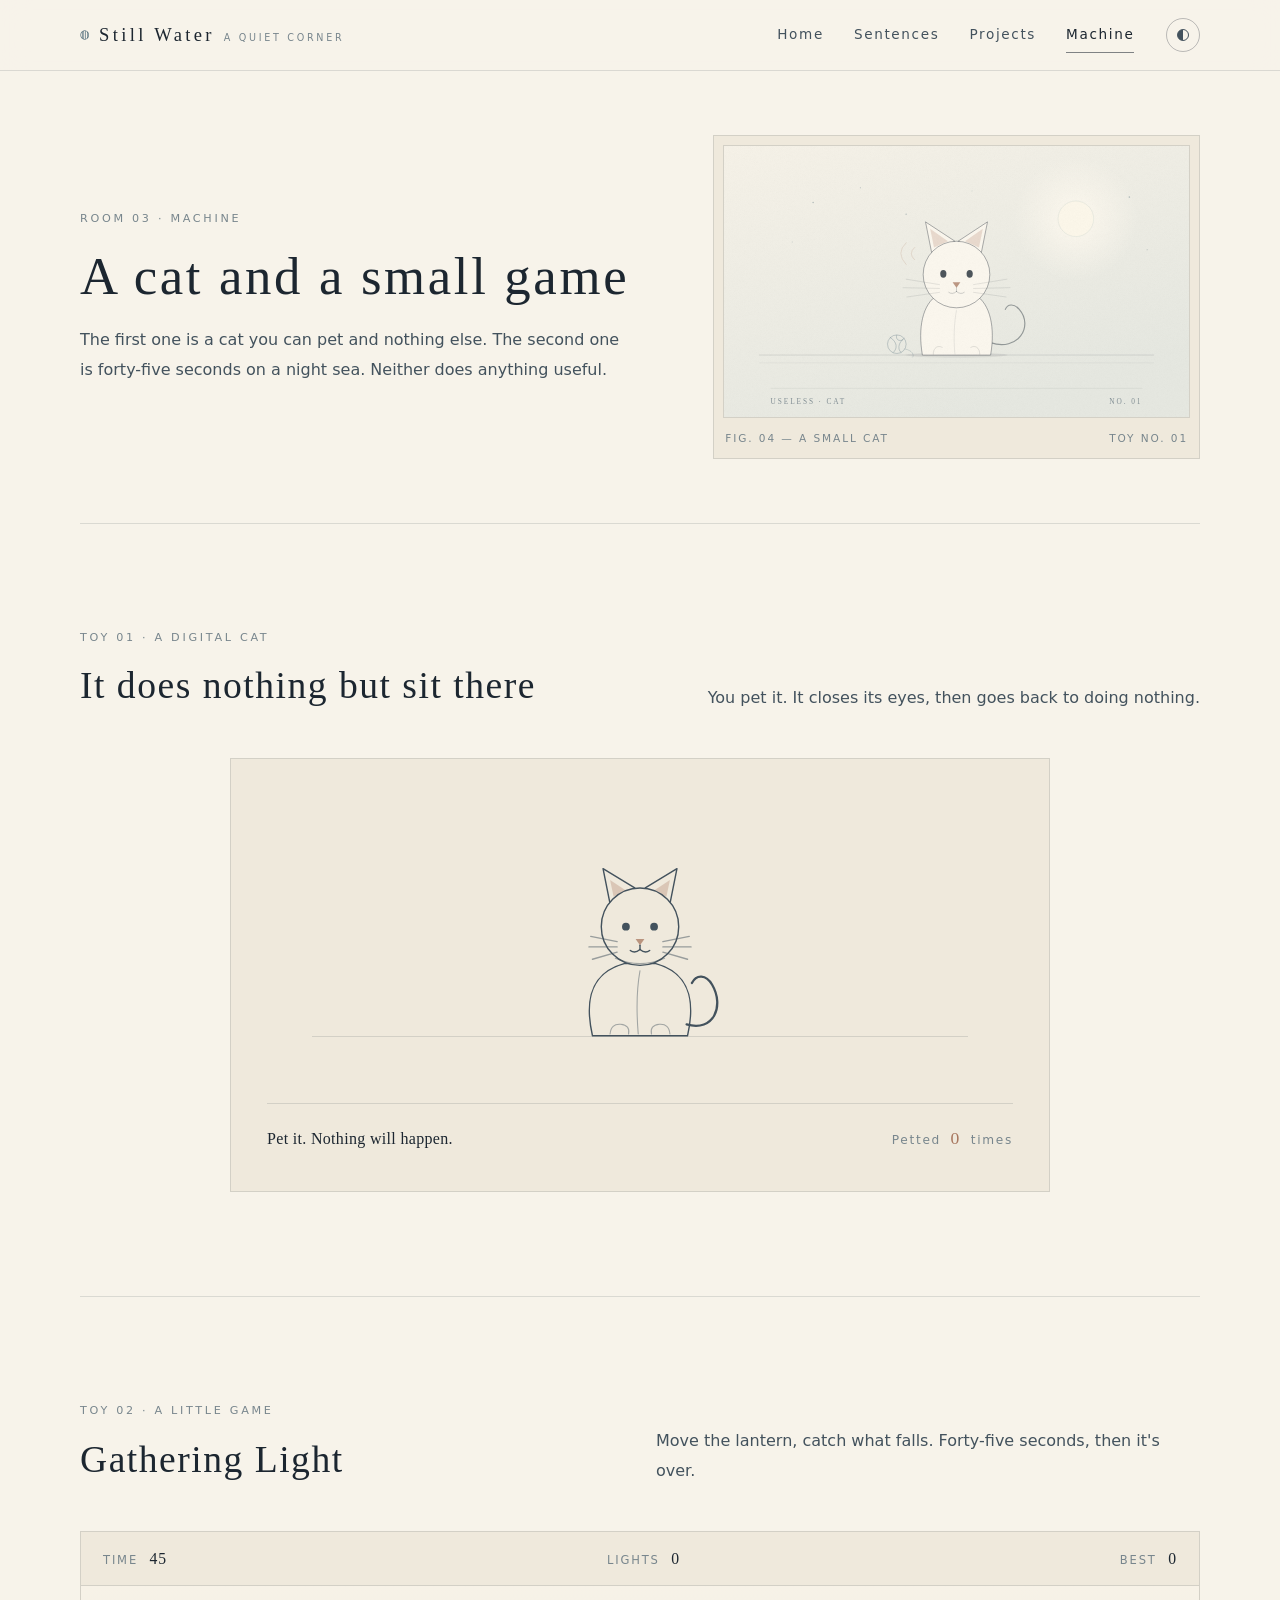
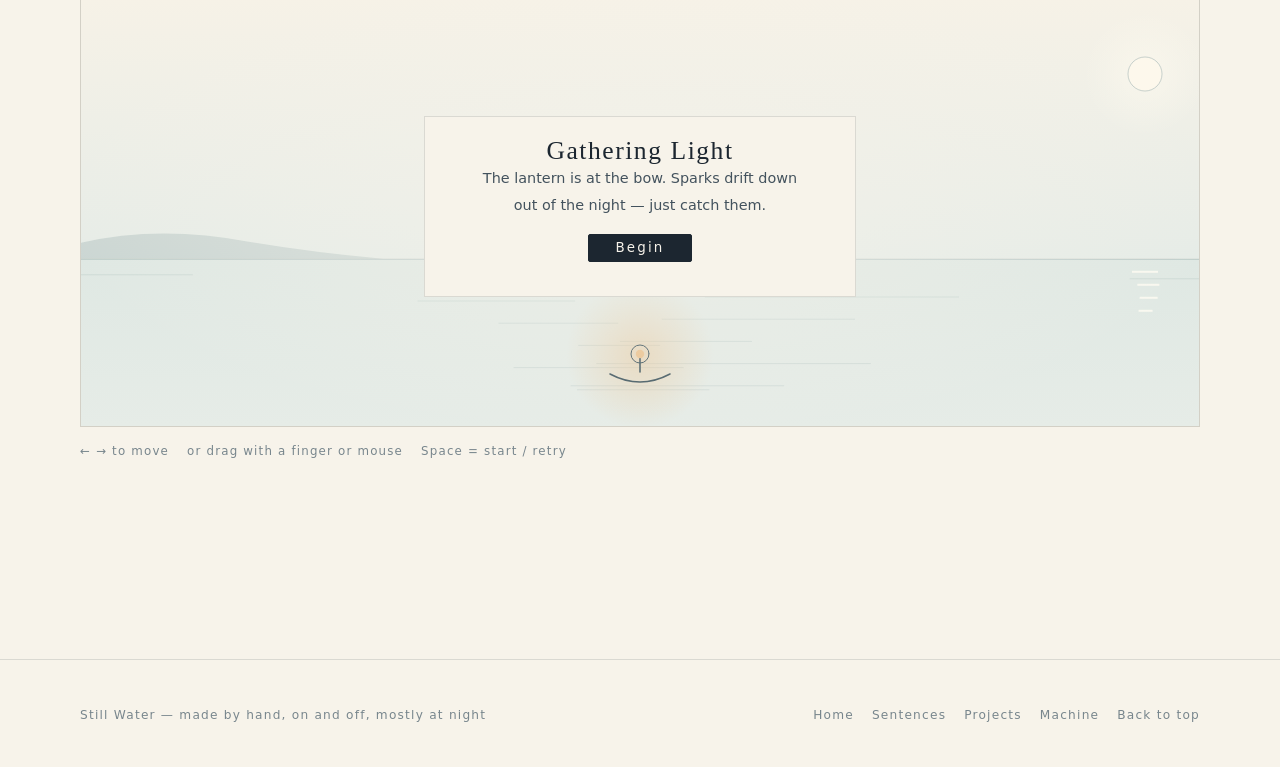
==== commit 6c8e0c21: "Replace the useless machine with a cat you can pet" ====
--- a/machine.html
+++ b/machine.html
@@ -3,8 +3,8 @@
 <head>
 <meta charset="utf-8">
 <meta name="viewport" content="width=device-width, initial-scale=1">
-<title>Machine · one useless machine and a lantern | Still Water</title>
-<meta name="description" content="A machine I built that only switches itself off, and forty-five seconds on a night sea: catch the sparks falling out of the dark with a lantern.">
+<title>Machine · a cat and a lantern | Still Water</title>
+<meta name="description" content="A small cat you can pet and nothing else, plus forty-five seconds on a night sea: catch the sparks falling out of the dark with a lantern.">
 <meta name="theme-color" content="#f7f3ea">
 <link rel="icon" href="assets/favicon.svg" type="image/svg+xml">
 <link rel="stylesheet" href="style.css">
@@ -29,39 +29,72 @@
   <section class="page-hero wrap">
     <div>
       <p class="eyebrow">Room 03 · Machine</p>
-      <h1 class="page-title">Two machines that do nothing</h1>
+      <h1 class="page-title">A cat and a small game</h1>
       <p class="lede">
-        I built the first one because I wanted to make something with exactly one switch. The second one is just forty-five seconds on a night sea. Neither does anything useful.
+        The first one is a cat you can pet and nothing else. The second one is forty-five seconds on a night sea. Neither does anything useful.
       </p>
     </div>
     <figure class="art-frame">
-      <img src="assets/hero-machine.svg" width="1200" height="700" alt="Line drawing of the useless machine: a switch, an arm reaching for it, and a small moon">
-      <figcaption><span>Fig. 04 — The Useless Machine</span><span>Toy No. 01</span></figcaption>
+      <img src="assets/hero-machine.svg" width="1200" height="700" alt="Line drawing of a small cat sitting on a table, with a moon behind it">
+      <figcaption><span>Fig. 04 — A Small Cat</span><span>Toy No. 01</span></figcaption>
     </figure>
   </section>
 
-  <!-- ========== THE USELESS MACHINE ========== -->
+  <!-- ========== THE CAT ========== -->
   <section class="section wrap" id="toy-one">
     <div class="section-head">
       <div>
-        <p class="eyebrow">Toy 01 · A Digital Toy</p>
-        <h2>It only turns itself off</h2>
+        <p class="eyebrow">Toy 01 · A Digital Cat</p>
+        <h2>It does nothing but sit there</h2>
       </div>
-      <p class="lede">You turn it on; it turns itself off. That's the whole product.</p>
+      <p class="lede">You pet it. It closes its eyes, then goes back to doing nothing.</p>
     </div>
 
     <div class="plate">
       <div class="machine-stage">
-        <span class="switch-label" aria-hidden="true">on / off</span>
-        <button class="switch" id="switchBtn" type="button" role="switch" aria-checked="false" aria-label="Switch, press to turn on">
-          <span class="switch-knob" aria-hidden="true"></span>
+        <button class="cat" id="catBtn" type="button" aria-describedby="machineNote" aria-label="A small cat. Pet it.">
+          <span class="purr" id="catPurr" aria-hidden="true">purr</span>
+          <svg class="cat-art" viewBox="0 0 200 212" aria-hidden="true" focusable="false">
+            <g class="cat-body">
+              <path class="cat-line" d="M 46 210 C 36 166 46 138 82 128 L 118 128 C 154 138 164 166 154 210 Z"/>
+              <path class="cat-soft" d="M 100 136 C 96 158 96 184 98 208"/>
+              <path class="cat-soft" d="M 66 208 q 1 -12 12 -11 q 11 1 9 11"/>
+              <path class="cat-soft" d="M 134 208 q -1 -12 -12 -11 q -11 1 -9 11"/>
+            </g>
+            <g class="cat-tail">
+              <path class="cat-line cat-line-thick" d="M 153 197 C 184 206 196 176 182 152 C 175 140 164 140 159 150"/>
+            </g>
+            <g class="cat-head">
+              <path class="cat-line cat-fill" d="M 66 60 L 58 20 L 94 42 Z"/>
+              <path class="cat-line cat-fill" d="M 134 60 L 142 20 L 106 42 Z"/>
+              <path class="cat-ear" d="M 70 52 L 66 33 L 84 45 Z"/>
+              <path class="cat-ear" d="M 130 52 L 134 33 L 116 45 Z"/>
+              <circle class="cat-line cat-fill" cx="100" cy="86" r="44"/>
+              <path class="cat-soft" d="M 72 122 q 28 12 56 0"/>
+              <circle class="cat-eye-open" cx="84" cy="86" r="4.4"/>
+              <circle class="cat-eye-open" cx="116" cy="86" r="4.4"/>
+              <path class="cat-eye-shut" d="M 77 86 q 7 7 14 0"/>
+              <path class="cat-eye-shut" d="M 109 86 q 7 7 14 0"/>
+              <path class="cat-nose" d="M 95 100 L 105 100 L 100 107 Z"/>
+              <path class="cat-line" d="M 100 107 v 5"/>
+              <path class="cat-line" d="M 100 112 q -6 5 -11 1"/>
+              <path class="cat-line" d="M 100 112 q 6 5 11 1"/>
+              <g class="cat-whiskers">
+                <path class="cat-line" d="M 74 103 L 44 97"/>
+                <path class="cat-line" d="M 74 109 L 42 109"/>
+                <path class="cat-line" d="M 74 115 L 46 123"/>
+                <path class="cat-line" d="M 126 103 L 156 97"/>
+                <path class="cat-line" d="M 126 109 L 158 109"/>
+                <path class="cat-line" d="M 126 115 L 154 123"/>
+              </g>
+            </g>
+          </svg>
         </button>
-        <span class="arm" id="arm" aria-hidden="true"><span class="arm-hand"></span></span>
       </div>
 
       <div class="machine-readout">
-        <p class="machine-note" id="machineNote" aria-live="polite">Press it. It will turn itself off for you.</p>
-        <p class="machine-count">Switched itself off <b id="machineCount">0</b> times</p>
+        <p class="machine-note" id="machineNote" aria-live="polite">Pet it. Nothing will happen.</p>
+        <p class="machine-count">Petted <b id="machineCount">0</b> times</p>
       </div>
     </div>
   </section>
--- a/style.css
+++ b/style.css
@@ -762,7 +762,7 @@
 
 .machine-stage {
   position: relative;
-  height: clamp(170px, 34vw, 200px);
+  height: clamp(228px, 32vw, 288px);
   overflow: hidden;
 }
 
@@ -771,109 +771,144 @@
   position: absolute;
   left: 6%;
   right: 6%;
-  top: calc(50% + 20px);
+  bottom: 46px;
   height: 1px;
   background: var(--line);
   z-index: 0;
 }
 
-.switch {
+/* ---------- 小猫：点一下就是摸一下 ---------- */
+.cat {
   position: absolute;
   left: 50%;
-  top: 50%;
-  transform: translate(-50%, -50%);
+  bottom: 46px;
   z-index: 2;
-  width: 56px;
-  height: 96px;
+  width: clamp(138px, 23vw, 176px);
   padding: 0;
-  border: 1px solid var(--line-2);
-  border-radius: 28px;
-  background: var(--paper);
+  border: 0;
+  background: none;
+  color: var(--ink-2);
   cursor: pointer;
-  transition: border-color 0.3s ease;
-}
-
-.switch:hover {
-  border-color: var(--ink-3);
-}
-
-.switch-knob {
+  transform: translateX(-50%);
+  -webkit-tap-highlight-color: transparent;
+}
+
+.cat:focus-visible {
+  outline: 1px solid var(--sea);
+  outline-offset: 10px;
+}
+
+.cat-art {
+  display: block;
+  width: 100%;
+  height: auto;
+  overflow: visible;
+}
+
+.cat-line,
+.cat-soft {
+  fill: none;
+  stroke: currentColor;
+  stroke-width: 1.6;
+  stroke-linecap: round;
+  stroke-linejoin: round;
+}
+
+.cat-line-thick {
+  stroke-width: 2.6;
+}
+
+.cat-soft {
+  stroke-width: 1.2;
+  opacity: 0.45;
+}
+
+.cat-fill {
+  fill: var(--paper-2);
+}
+
+.cat-ear {
+  fill: var(--clay);
+  opacity: 0.3;
+}
+
+.cat-nose {
+  fill: var(--clay);
+  opacity: 0.75;
+}
+
+.cat-whiskers {
+  opacity: 0.5;
+}
+
+.cat-eye-open {
+  fill: currentColor;
+  transition: opacity 0.22s ease;
+}
+
+.cat-eye-shut {
+  fill: none;
+  stroke: currentColor;
+  stroke-width: 1.6;
+  stroke-linecap: round;
+  opacity: 0;
+  transition: opacity 0.22s ease;
+}
+
+.cat-tail,
+.cat-body,
+.cat-head {
+  transform-box: fill-box;
+  transition: transform 0.6s cubic-bezier(0.2, 0.8, 0.3, 1);
+}
+
+.cat-body,
+.cat-head {
+  transform-origin: 50% 100%;
+}
+
+.cat-tail {
+  transform-origin: 6% 88%;
+}
+
+.cat.is-petted .cat-eye-open {
+  opacity: 0;
+}
+
+.cat.is-petted .cat-eye-shut {
+  opacity: 1;
+}
+
+.cat.is-petted .cat-tail {
+  transform: rotate(-11deg);
+}
+
+.cat.is-petted .cat-head {
+  transform: translateY(2px) rotate(-1.5deg);
+}
+
+.cat.is-petted .cat-body {
+  transform: translateY(1px) scaleY(0.99);
+}
+
+.purr {
   position: absolute;
   left: 50%;
-  top: 6px;
-  width: 44px;
-  height: 44px;
-  margin-left: -22px;
-  border-radius: 50%;
-  background: var(--ink-2);
-  transition: top 0.38s cubic-bezier(0.4, 0.9, 0.3, 1),
-    background-color 0.38s ease;
-}
-
-.switch[aria-checked="true"] .switch-knob {
-  top: 46px;
-  background: var(--clay);
-}
-.switch-label {
-  position: absolute;
-  left: 50%;
-  top: calc(50% + 62px);
-  transform: translateX(-50%);
-  font-size: 0.62rem;
-  letter-spacing: 0.24em;
-  text-transform: uppercase;
-  color: var(--ink-3);
-  white-space: nowrap;
-}
-
-.arm {
-  position: absolute;
-  left: 100%;
-  top: calc(50% + 20px);
-  z-index: 3;
-  width: 100%;
-  height: 2px;
-  background: var(--sea);
+  bottom: 100%;
+  font-family: var(--serif);
+  font-style: italic;
+  font-size: 0.76rem;
+  letter-spacing: 0.2em;
+  color: var(--clay);
   opacity: 0;
-  transform: translateY(-50%);
-  transition: transform 0.72s cubic-bezier(0.55, 0.06, 0.2, 1),
-    opacity 0.3s ease;
-}
-
-.arm.is-out {
-  opacity: 1;
-  transform: translate(-47.6%, -50%);
-}
-
-.arm.is-tap {
-  transform: translate(-49%, -50%);
-}
-
-.arm::after {
-  content: "";
-  position: absolute;
-  right: -1px;
-  top: -3px;
-  bottom: -3px;
-  width: 1px;
-  background: var(--sea);
-}
-
-.arm-hand {
-  position: absolute;
-  left: -13px;
-  top: 50%;
-  width: 26px;
-  height: 26px;
-  margin-top: -13px;
-  border: 1px solid var(--sea);
-  border-radius: 50%;
-  background: var(--paper);
-  transition: transform 0.16s ease;
-}
-
-.arm.is-tap .arm-hand {
-  transform: scale(0.82);
+  transform: translate(-50%, 8px);
+  transition: opacity 0.5s ease, transform 0.7s cubic-bezier(0.2, 0.8, 0.3, 1);
+  pointer-events: none;
+}
+
+.cat.is-petted .purr {
+  opacity: 0.8;
+  transform: translate(-50%, -6px);
 }
 
 .machine-readout {
@@ -1166,10 +1201,6 @@
   .quote-hero-foot .btn {
     width: 100%;
   }
-
-    .machine-stage::after {
-    display: none;
-  }
 }
 
 @media (prefers-reduced-motion: reduce) {
